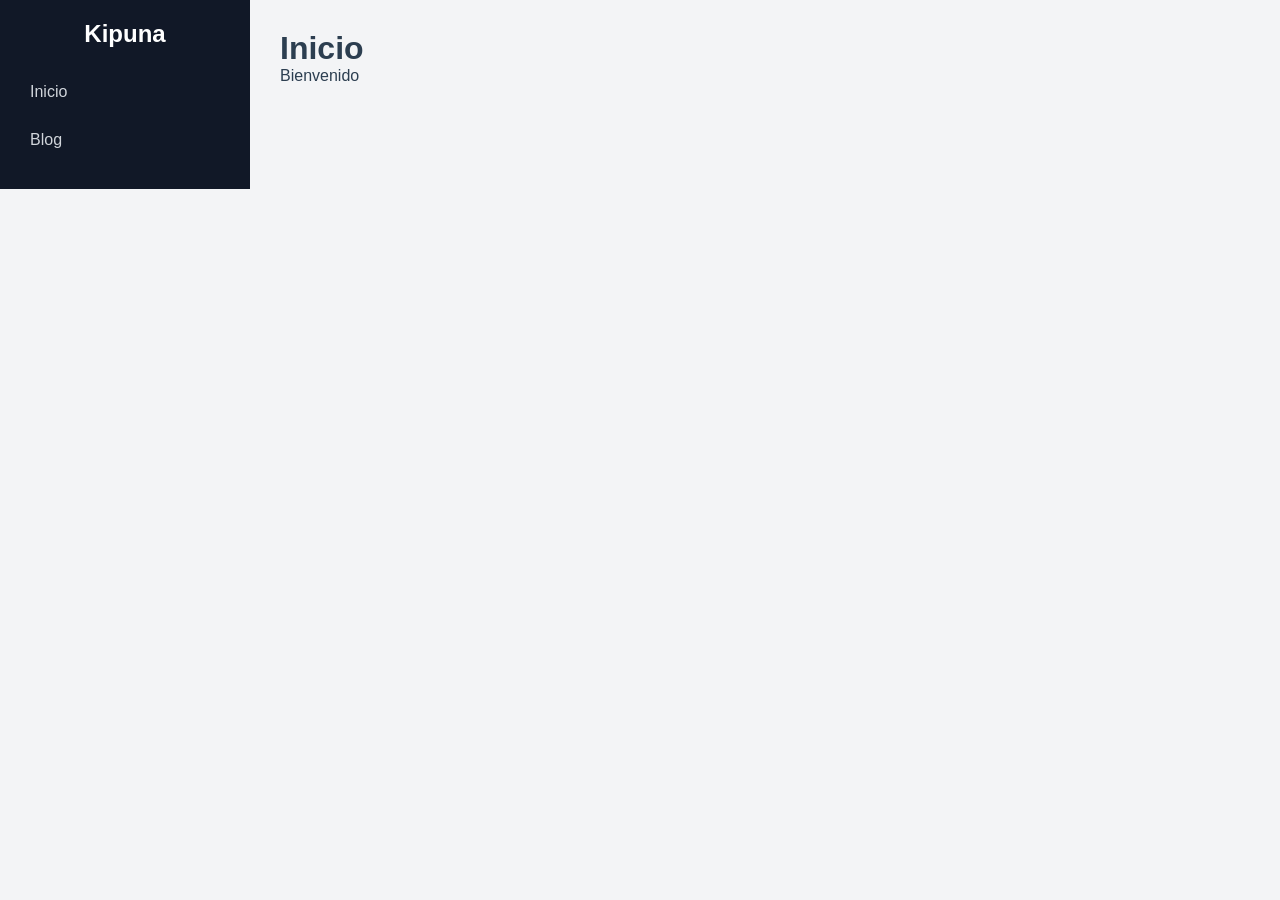
==== index.html @ 2ecafd6f "Update index.html" ====
<!DOCTYPE html>
<html>

<head>
  <meta charset="UTF-8">
  <title>Kipuna EC</title>
  <link rel="stylesheet" href="css/style.css">
</head>

<body>

<div class="contenedor">
  
  <div id="sidebar"></div>

  <main class="contenido">
    <h1>Inicio</h1>
    <p>Bienvenido</p>
  </main>

</div>

<script src="js/main.js"></script>

</body>
</html>
---- css/style.css ----
/* ===== RESET ===== */
* {
  margin: 0;
  padding: 0;
  box-sizing: border-box;
}

/* ===== BODY ===== */
body {
  font-family: 'Segoe UI', sans-serif;
  background-color: #f3f4f6;
  color: #2c3e50;
}

/* ===== LAYOUT ===== */
.contenedor {
  display: flex;
  height: 100vh;
}

/* ===== SIDEBAR ===== */
.sidebar {
  width: 250px;
  background: #111827;
  color: #fff;
  padding: 20px;
  display: flex;
  flex-direction: column;
}

.sidebar h2 {
  margin-bottom: 25px;
  text-align: center;
}

/* ===== MENU ===== */
.sidebar ul {
  list-style: none;
}

.sidebar li {
  margin-bottom: 10px;
}

.sidebar a {
  display: flex;
  align-items: center;
  gap: 10px;
  color: #d1d5db;
  text-decoration: none;
  padding: 10px;
  border-radius: 8px;
  transition: all 0.3s ease;
}

.sidebar a:hover {
  background: #1f2937;
  color: #fff;
  transform: translateX(5px);
}

/* ===== SOCIAL ===== */
.sidebar-socials {
  margin-top: auto; 
  padding-top: 20px;
  border-top: 1px solid #2c3e50;
}

/* ===== CONTENIDO ===== */
.contenido {
  flex: 1;
  padding: 30px;
}
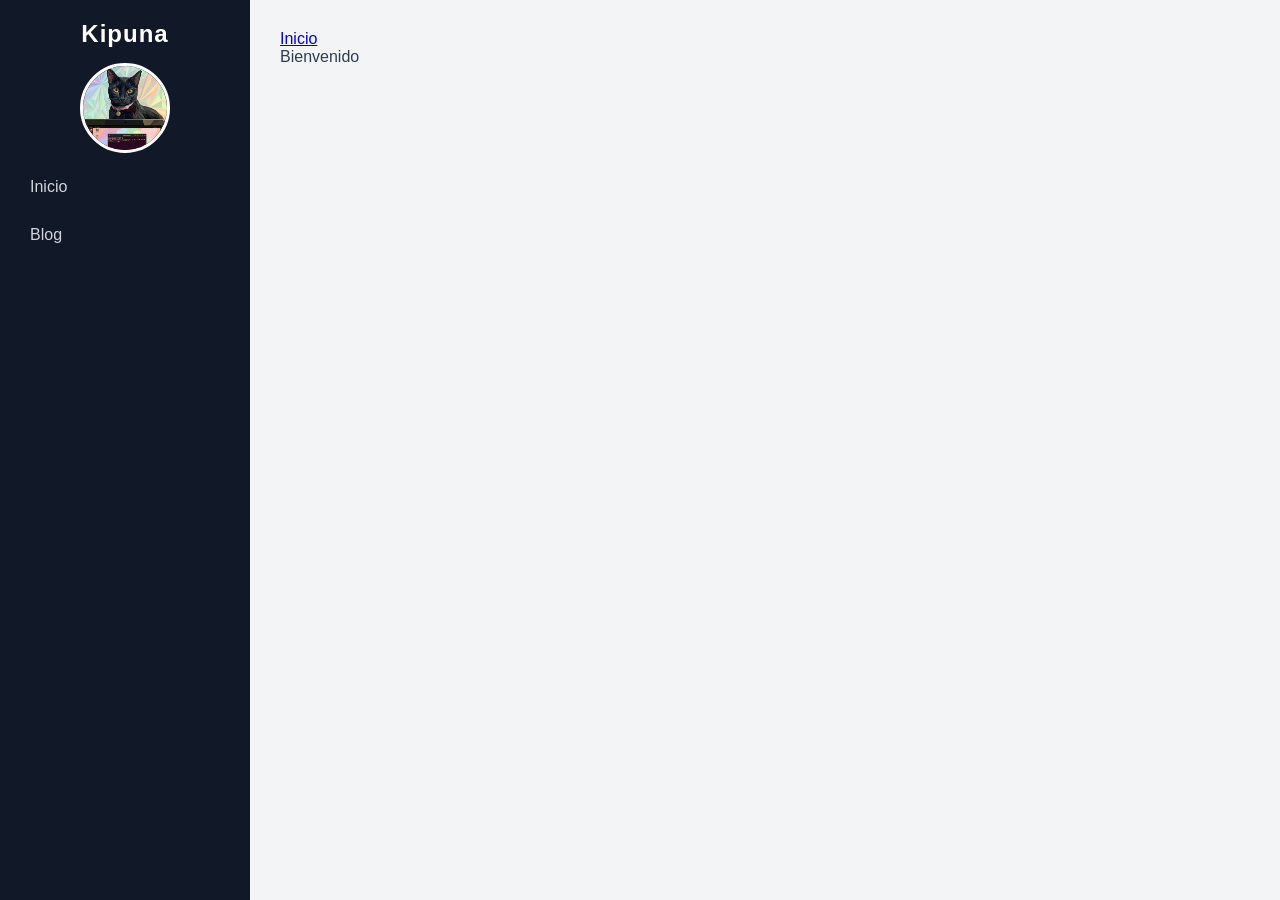
==== commit 6c428a8c: "Update index.html" ====
--- a/index.html
+++ b/index.html
@@ -14,7 +14,7 @@
   <div id="sidebar"></div>
 
   <main class="contenido">
-    <h1>Inicio</h1>
+    <a href="index.html" class="active">Inicio</a>
     <p>Bienvenido</p>
   </main>
 
--- a/css/style.css
+++ b/css/style.css
@@ -19,18 +19,37 @@
 }
 
 /* ===== SIDEBAR ===== */
-.sidebar {
+
+#sidebar {
   width: 250px;
   background: #111827;
   color: #fff;
   padding: 20px;
   display: flex;
   flex-direction: column;
+  
 }
 
 .sidebar h2 {
-  margin-bottom: 25px;
+  margin-bottom: 15px;
   text-align: center;
+  font-weight: 600;
+  letter-spacing: 1px;
+}
+
+.logo img {
+  width: 90px;
+  height: 90px;
+  border-radius: 50%;
+  object-fit: cover;
+  border: 3px solid #ffffff;
+
+}
+
+.logo {
+  display: flex;
+  justify-content: center;
+  margin-bottom: 15px;
 }
 
 /* ===== MENU ===== */
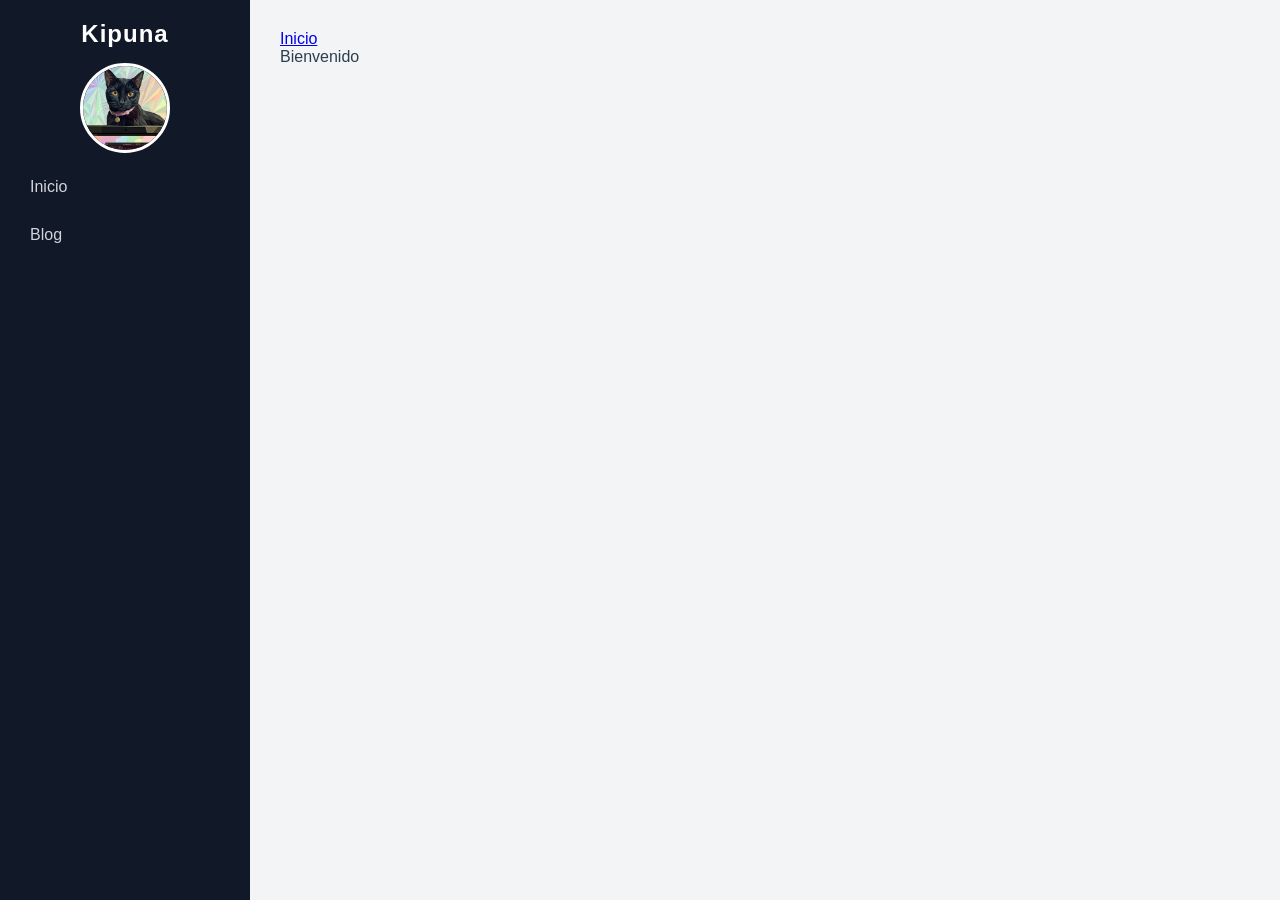
==== commit 726dcc37: "Update index.html" ====
--- a/index.html
+++ b/index.html
@@ -5,20 +5,20 @@
   <meta charset="UTF-8">
   <title>Kipuna EC</title>
   <link rel="stylesheet" href="css/style.css">
+  <link rel="stylesheet" href="https://cdnjs.cloudflare.com/ajax/libs/font-awesome/6.5.1/css/all.min.css">
 </head>
 
 <body>
-
-<div class="contenedor">
+  <div class="contenedor">
+    
+    <div id="sidebar"></div>
   
-  <div id="sidebar"></div>
-
-  <main class="contenido">
-    <a href="index.html" class="active">Inicio</a>
-    <p>Bienvenido</p>
-  </main>
-
-</div>
+    <main class="contenido">
+      <a href="index.html" class="active">Inicio</a>
+      <p>Bienvenido</p>
+    </main>
+  
+  </div>
 
 <script src="js/main.js"></script>
 
--- a/css/style.css
+++ b/css/style.css
@@ -78,6 +78,11 @@
   transform: translateX(5px);
 }
 
+.sidebar a.active {
+  background: #2563eb;
+  color: #fff;
+}
+
 /* ===== SOCIAL ===== */
 .sidebar-socials {
   margin-top: auto; 
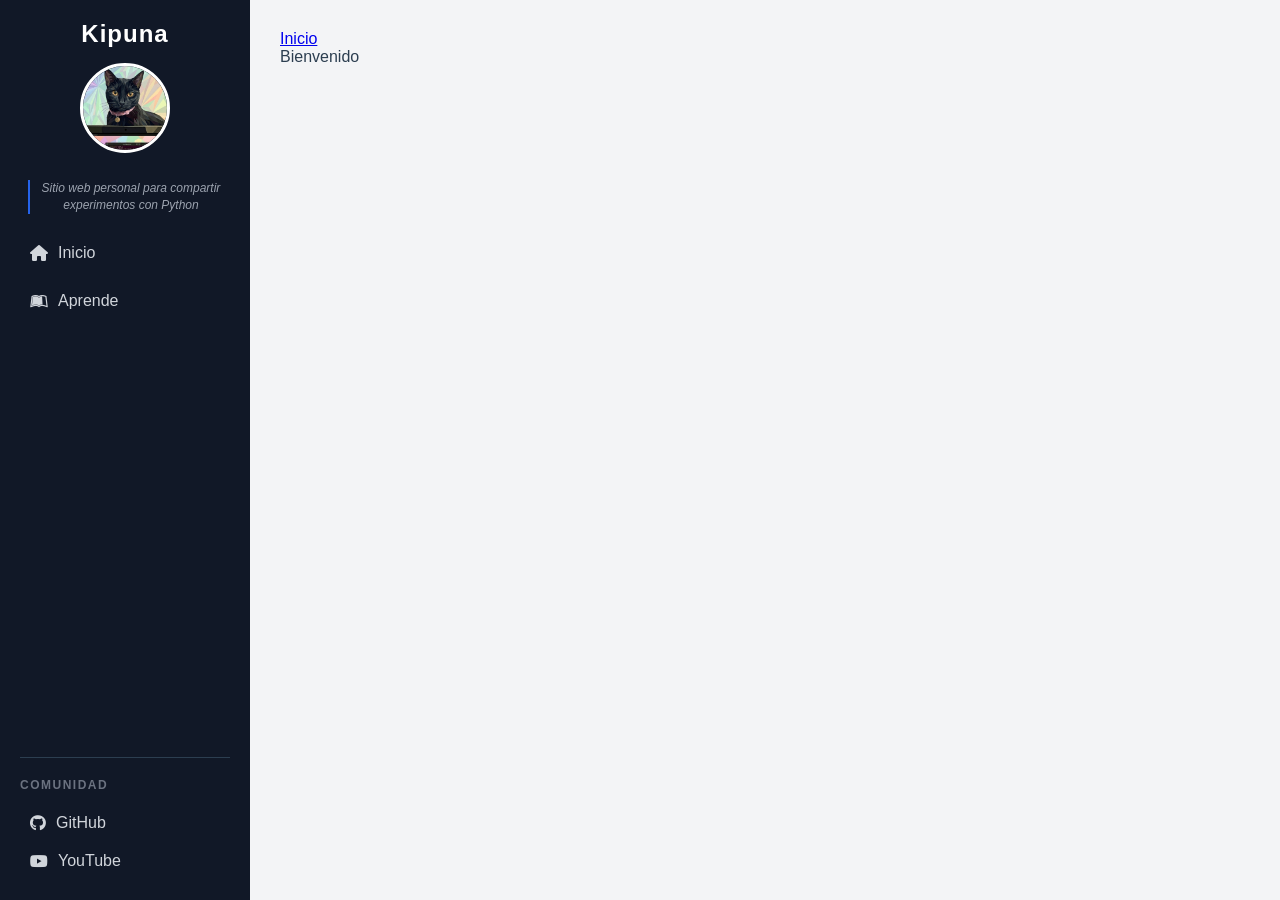
==== commit d5f20fa0: "Update index.html" ====
--- a/index.html
+++ b/index.html
@@ -21,6 +21,8 @@
   </div>
 
 <script src="js/main.js"></script>
+<script src="js/menu.js"></script>
+
 
 </body>
 </html>
--- a/css/style.css
+++ b/css/style.css
@@ -1,25 +1,24 @@
-/* ===== RESET ===== */
+/* ===== 1. RESET ===== */
 * {
   margin: 0;
   padding: 0;
   box-sizing: border-box;
 }
 
-/* ===== BODY ===== */
+/* ===== 2. BODY ===== */
 body {
   font-family: 'Segoe UI', sans-serif;
   background-color: #f3f4f6;
   color: #2c3e50;
 }
 
-/* ===== LAYOUT ===== */
+/* ===== 3. LAYOUT PRINCIPAL ===== */
 .contenedor {
   display: flex;
   height: 100vh;
 }
 
-/* ===== SIDEBAR ===== */
-
+/* ===== 4. SIDEBAR (CONTENEDOR PRINCIPAL) ===== */
 #sidebar {
   width: 250px;
   background: #111827;
@@ -27,14 +26,14 @@
   padding: 20px;
   display: flex;
   flex-direction: column;
-  
-}
-
-.sidebar h2 {
+  height: 100vh;
+}
+
+/* ===== 5. LOGO ===== */
+.logo {
+  display: flex;
+  justify-content: center;
   margin-bottom: 15px;
-  text-align: center;
-  font-weight: 600;
-  letter-spacing: 1px;
 }
 
 .logo img {
@@ -43,16 +42,32 @@
   border-radius: 50%;
   object-fit: cover;
   border: 3px solid #ffffff;
-
-}
-
-.logo {
-  display: flex;
-  justify-content: center;
+}
+
+/* ===== 6. DESCRIPCIÓN DEBAJO DEL AVATAR ===== */
+.descripcion {
+  text-align: center;
+  margin: 12px 0 20px 0;
+  padding: 0 8px;
+}
+
+.descripcion p {
+  font-size: 0.75rem;
+  color: #9ca3af;
+  line-height: 1.4;
+  font-style: italic;
+  border-left: 2px solid #2563eb;
+  padding-left: 10px;
+}
+/* ===== 7. TÍTULO DEL SIDEBAR ===== */
+.sidebar h2 {
   margin-bottom: 15px;
-}
-
-/* ===== MENU ===== */
+  text-align: center;
+  font-weight: 600;
+  letter-spacing: 1px;
+}
+
+/* ===== 8. MENÚ DE NAVEGACIÓN ===== */
 .sidebar ul {
   list-style: none;
 }
@@ -83,15 +98,103 @@
   color: #fff;
 }
 
-/* ===== SOCIAL ===== */
+/* ===== 9. REDES SOCIALES ===== */
 .sidebar-socials {
-  margin-top: auto; 
+  margin-top: auto;
   padding-top: 20px;
   border-top: 1px solid #2c3e50;
 }
 
-/* ===== CONTENIDO ===== */
+.sidebar-socials h3 {
+  font-size: 0.75rem;
+  text-transform: uppercase;
+  letter-spacing: 1.5px;
+  color: #6b7280;
+  margin-bottom: 12px;
+  font-weight: 600;
+}
+
+/* ===== 10. CONTENIDO PRINCIPAL ===== */
 .contenido {
   flex: 1;
   padding: 30px;
 }
+
+/* ===== 11. CONTENIDO INSERTADO ===== */
+.sidebar {
+  display: flex;
+  flex-direction: column;
+  height: 100%;
+  width: 100%;
+}
+
+/* ===== 12. RESPONSIVE ===== */
+
+/* Tablets y móviles (pantallas menores a 768px) */
+@media (max-width: 768px) {
+  
+  /* Ocultar sidebar por defecto */
+  #sidebar {
+    position: fixed;
+    left: -250px;
+    top: 0;
+    height: 100vh;
+    width: 250px;
+    z-index: 1000;
+    transition: left 0.3s ease;
+  }
+
+  /* Cuando tiene la clase "active", se muestra */
+  #sidebar.active {
+    left: 0;
+  }
+
+  /* Botón menú hamburguesa */
+  .menu-btn {
+    position: fixed;
+    top: 15px;
+    left: 15px;
+    z-index: 1001;
+    background: #111827;
+    color: white;
+    border: none;
+    font-size: 1.5rem;
+    padding: 10px 15px;
+    border-radius: 8px;
+    cursor: pointer;
+    display: block;
+  }
+
+  /* Contenido ocupa toda la pantalla */
+  .contenido {
+    width: 100%;
+    padding: 20px;
+    margin-top: 60px;
+  }
+
+  /* Ajustes del sidebar cuando está visible */
+  .sidebar {
+    height: 100%;
+    overflow-y: auto;
+  }
+
+  .sidebar ul {
+    flex-direction: column;
+  }
+
+  .sidebar-socials {
+    flex-direction: column;
+    margin-top: auto;
+  }
+
+  .sidebar-socials h3 {
+    display: block;
+  }
+}
+
+/* Escritorio (mayor a 768px) */
+@media (min-width: 769px) {
+  .menu-btn {
+    display: none;
+  }
+}
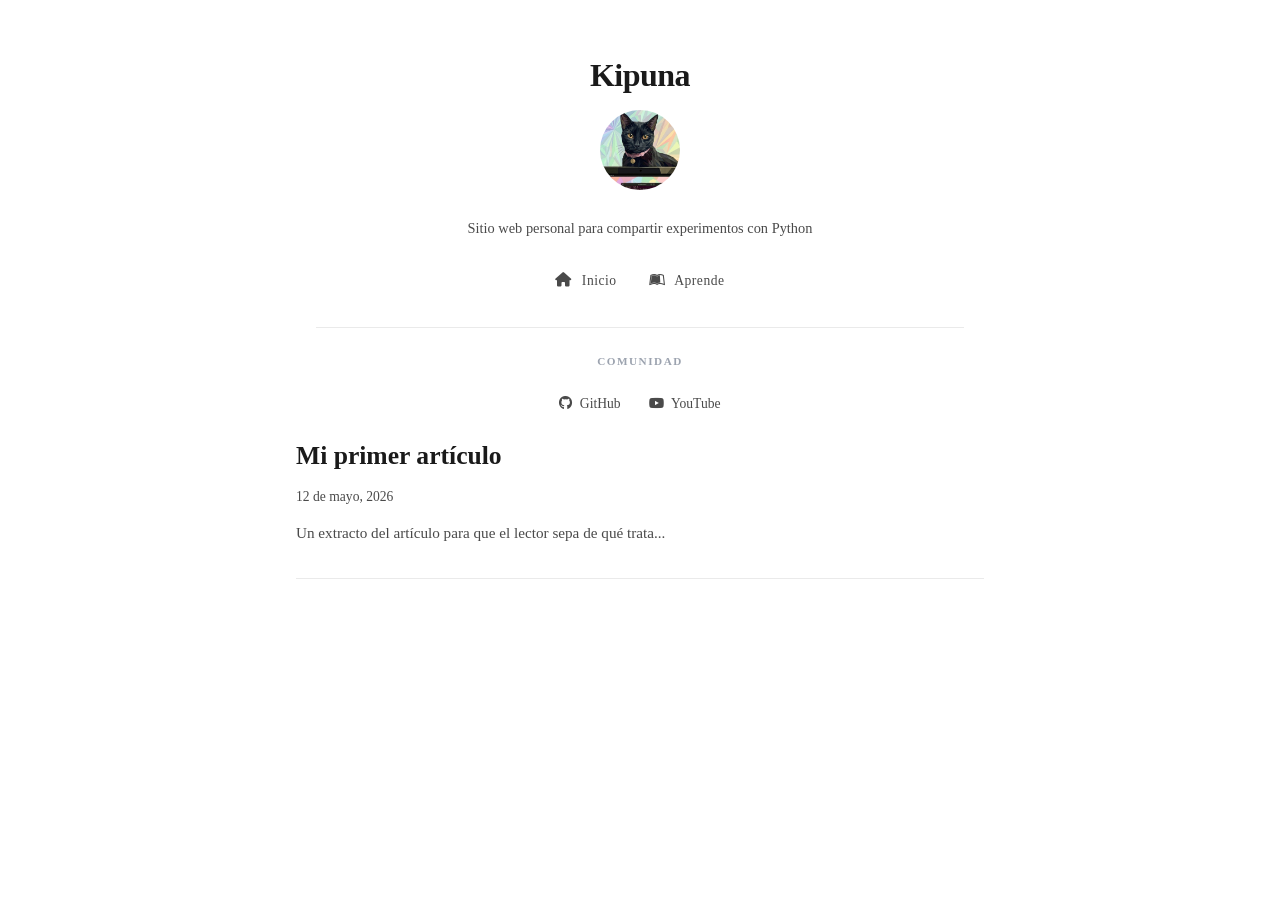
==== commit 94a75bb7: "Update index.html" ====
--- a/index.html
+++ b/index.html
@@ -1,28 +1,47 @@
 <!DOCTYPE html>
 <html>
-
 <head>
   <meta charset="UTF-8">
-  <title>Kipuna EC</title>
+  <meta name="viewport" content="width=device-width, initial-scale=1.0">
+  <title>Kipuna Ec</title>
   <link rel="stylesheet" href="css/style.css">
-  <link rel="stylesheet" href="https://cdnjs.cloudflare.com/ajax/libs/font-awesome/6.5.1/css/all.min.css">
+  <link rel="stylesheet" href="https://cdnjs.cloudflare.com/ajax/libs/font-awesome/6.0.0/css/all.min.css">
 </head>
+<body>
 
-<body>
-  <div class="contenedor">
-    
-    <div id="sidebar"></div>
-  
-    <main class="contenido">
-      <a href="index.html" class="active">Inicio</a>
-      <p>Bienvenido</p>
-    </main>
-  
-  </div>
+  <!-- Sidebar igual a como lo tienes -->
+  <aside class="sidebar">
+    <h2>Kipuna</h2>
+    <div class="logo">
+      <img src="img/avatar.png" alt="Blog Kipuna">
+    </div>
+    <div class="descripcion">
+      <p>Sitio web personal para compartir experimentos con Python</p>
+    </div>
+    <nav>
+      <ul>
+        <li><a href="index.html"><i class="fa-solid fa-house"></i> Inicio</a></li>
+        <li><a href="blog.html"><i class="fa-brands fa-leanpub"></i> Aprende</a></li>
+      </ul>
+    </nav>
+    <div class="sidebar-socials">
+      <h3>COMUNIDAD</h3>
+      <a href="https://github.com/kipunaEc" target="_blank"><i class="fab fa-github"></i> GitHub</a>
+      <a href="https://youtube.com/@kipunaEc" target="_blank"><i class="fab fa-youtube"></i> YouTube</a>
+    </div>
+  </aside>
 
-<script src="js/main.js"></script>
-<script src="js/menu.js"></script>
-
+  <!-- Contenido principal -->
+  <main class="contenido">
+    <ul class="posts-list">
+      <li class="post-item">
+        <h2 class="post-title"><a href="post.html">Mi primer artículo</a></h2>
+        <span class="post-date">12 de mayo, 2026</span>
+        <p class="post-excerpt">Un extracto del artículo para que el lector sepa de qué trata...</p>
+      </li>
+      <!-- más posts aquí -->
+    </ul>
+  </main>
 
 </body>
 </html>
--- a/css/style.css
+++ b/css/style.css
@@ -1,200 +1,244 @@
-/* ===== 1. RESET ===== */
 * {
   margin: 0;
   padding: 0;
   box-sizing: border-box;
 }
 
-/* ===== 2. BODY ===== */
+/* Variables */
+:root {
+  --bg: #ffffff;
+  --text: #1a1a1a;
+  --text-light: #4a4a4a;
+  --border: #eaeaea;
+  --link: #2c3e50;
+  --link-hover: #000000;
+}
+
 body {
-  font-family: 'Segoe UI', sans-serif;
-  background-color: #f3f4f6;
-  color: #2c3e50;
-}
-
-/* ===== 3. LAYOUT PRINCIPAL ===== */
-.contenedor {
-  display: flex;
-  height: 100vh;
-}
-
-/* ===== 4. SIDEBAR (CONTENEDOR PRINCIPAL) ===== */
-#sidebar {
-  width: 250px;
-  background: #111827;
-  color: #fff;
-  padding: 20px;
-  display: flex;
-  flex-direction: column;
-  height: 100vh;
-}
-
-/* ===== 5. LOGO ===== */
+  font-family: -apple-system, BlinkMacSystemFont, 'Segoe UI', Georgia, serif;
+  background: var(--bg);
+  color: var(--text);
+  line-height: 1.7;
+  font-size: 18px;
+}
+
+/* ===== SIDEBAR (estilo Alegre, centrado) ===== */
+.sidebar {
+  max-width: 680px;
+  margin: 0 auto;
+  padding: 3rem 1rem 1rem 1rem;
+  text-align: center;
+}
+
+/* Logo */
 .logo {
+  margin-bottom: 1rem;
+}
+
+.logo img {
+  width: 80px;
+  height: 80px;
+  border-radius: 50%;
+  object-fit: cover;
+}
+
+/* Título Kipuna */
+.sidebar h2 {
+  font-size: 2rem;
+  font-weight: 700;
+  margin-bottom: 0.5rem;
+  letter-spacing: -0.5px;
+}
+
+/* Descripción */
+.descripcion {
+  margin-bottom: 1.5rem;
+}
+
+.descripcion p {
+  font-size: 0.9rem;
+  color: var(--text-light);
+  border-left: none;
+  padding-left: 0;
+  font-style: normal;
+}
+
+/* Menú de navegación (horizontal como Alegre) */
+.sidebar nav ul {
+  list-style: none;
   display: flex;
   justify-content: center;
-  margin-bottom: 15px;
-}
-
-.logo img {
-  width: 90px;
-  height: 90px;
-  border-radius: 50%;
-  object-fit: cover;
-  border: 3px solid #ffffff;
-}
-
-/* ===== 6. DESCRIPCIÓN DEBAJO DEL AVATAR ===== */
-.descripcion {
-  text-align: center;
-  margin: 12px 0 20px 0;
-  padding: 0 8px;
-}
-
-.descripcion p {
-  font-size: 0.75rem;
-  color: #9ca3af;
-  line-height: 1.4;
-  font-style: italic;
-  border-left: 2px solid #2563eb;
-  padding-left: 10px;
-}
-/* ===== 7. TÍTULO DEL SIDEBAR ===== */
-.sidebar h2 {
-  margin-bottom: 15px;
-  text-align: center;
+  gap: 2rem;
+  flex-wrap: wrap;
+  margin-bottom: 2rem;
+}
+
+.sidebar nav a {
+  text-decoration: none;
+  color: var(--text-light);
+  font-size: 0.85rem;
+  letter-spacing: 0.5px;
+  padding: 0;
+  background: none;
+}
+
+.sidebar nav a:hover {
+  background: none;
+  color: var(--link-hover);
+  transform: none;
+  text-decoration: underline;
+}
+
+.sidebar nav a.active {
+  background: none;
+  color: var(--text);
   font-weight: 600;
-  letter-spacing: 1px;
-}
-
-/* ===== 8. MENÚ DE NAVEGACIÓN ===== */
-.sidebar ul {
-  list-style: none;
-}
-
-.sidebar li {
-  margin-bottom: 10px;
-}
-
-.sidebar a {
-  display: flex;
-  align-items: center;
-  gap: 10px;
-  color: #d1d5db;
-  text-decoration: none;
-  padding: 10px;
-  border-radius: 8px;
-  transition: all 0.3s ease;
-}
-
-.sidebar a:hover {
-  background: #1f2937;
-  color: #fff;
-  transform: translateX(5px);
-}
-
-.sidebar a.active {
-  background: #2563eb;
-  color: #fff;
-}
-
-/* ===== 9. REDES SOCIALES ===== */
+}
+
+/* Íconos - mantener tamaño */
+.sidebar nav i {
+  margin-right: 6px;
+  font-size: 0.9rem;
+}
+
+/* Sección COMUNIDAD */
 .sidebar-socials {
-  margin-top: auto;
-  padding-top: 20px;
-  border-top: 1px solid #2c3e50;
+  margin-top: 1rem;
+  padding-top: 1.5rem;
+  border-top: 1px solid var(--border);
 }
 
 .sidebar-socials h3 {
-  font-size: 0.75rem;
+  font-size: 0.7rem;
   text-transform: uppercase;
   letter-spacing: 1.5px;
-  color: #6b7280;
-  margin-bottom: 12px;
+  color: #9ca3af;
+  margin-bottom: 1rem;
   font-weight: 600;
 }
 
-/* ===== 10. CONTENIDO PRINCIPAL ===== */
+.sidebar-socials a {
+  display: inline-block;
+  margin: 0 0.75rem;
+  color: var(--text-light);
+  text-decoration: none;
+  font-size: 0.85rem;
+  padding: 0;
+  background: none;
+}
+
+.sidebar-socials a:hover {
+  background: none;
+  color: var(--link-hover);
+  transform: none;
+}
+
+.sidebar-socials i {
+  margin-right: 4px;
+}
+
+/* ===== CONTENIDO PRINCIPAL ===== */
 .contenido {
-  flex: 1;
-  padding: 30px;
-}
-
-/* ===== 11. CONTENIDO INSERTADO ===== */
-.sidebar {
-  display: flex;
-  flex-direction: column;
-  height: 100%;
-  width: 100%;
-}
-
-/* ===== 12. RESPONSIVE ===== */
-
-/* Tablets y móviles (pantallas menores a 768px) */
-@media (max-width: 768px) {
-  
-  /* Ocultar sidebar por defecto */
-  #sidebar {
-    position: fixed;
-    left: -250px;
-    top: 0;
-    height: 100vh;
-    width: 250px;
-    z-index: 1000;
-    transition: left 0.3s ease;
-  }
-
-  /* Cuando tiene la clase "active", se muestra */
-  #sidebar.active {
-    left: 0;
-  }
-
-  /* Botón menú hamburguesa */
-  .menu-btn {
-    position: fixed;
-    top: 15px;
-    left: 15px;
-    z-index: 1001;
-    background: #111827;
-    color: white;
-    border: none;
-    font-size: 1.5rem;
-    padding: 10px 15px;
-    border-radius: 8px;
-    cursor: pointer;
-    display: block;
-  }
-
-  /* Contenido ocupa toda la pantalla */
+  max-width: 720px;
+  margin: 0 auto;
+  padding: 0 1rem 4rem 1rem;
+}
+
+/* ===== POSTS (lista de artículos) ===== */
+.posts-list {
+  list-style: none;
+}
+
+.post-item {
+  margin-bottom: 2.5rem;
+  padding-bottom: 2rem;
+  border-bottom: 1px solid var(--border);
+}
+
+.post-title {
+  font-size: 1.6rem;
+  margin-bottom: 0.5rem;
+}
+
+.post-title a {
+  text-decoration: none;
+  color: var(--text);
+}
+
+.post-title a:hover {
+  text-decoration: underline;
+}
+
+.post-date {
+  font-size: 0.85rem;
+  color: var(--text-light);
+  margin-bottom: 0.75rem;
+  display: block;
+}
+
+.post-excerpt {
+  color: var(--text-light);
+  font-size: 0.95rem;
+}
+
+/* ===== CONTENIDO DE POST INDIVIDUAL ===== */
+.post-header {
+  margin-bottom: 2rem;
+  text-align: left;
+}
+
+.post-content {
+  font-size: 1.05rem;
+}
+
+.post-content img {
+  max-width: 100%;
+  height: auto;
+  margin: 1.5rem 0;
+}
+
+.post-content h2, .post-content h3 {
+  margin: 1.5rem 0 0.75rem;
+}
+
+/* ===== RESPONSIVE ===== */
+@media (max-width: 600px) {
+  body {
+    font-size: 16px;
+  }
+  
+  .sidebar {
+    padding: 2rem 1rem 1rem;
+  }
+  
+  .sidebar h2 {
+    font-size: 1.6rem;
+  }
+  
+  .logo img {
+    width: 65px;
+    height: 65px;
+  }
+  
+  .sidebar nav ul {
+    gap: 1.25rem;
+  }
+  
+  .post-title {
+    font-size: 1.4rem;
+  }
+  
   .contenido {
-    width: 100%;
-    padding: 20px;
-    margin-top: 60px;
-  }
-
-  /* Ajustes del sidebar cuando está visible */
-  .sidebar {
-    height: 100%;
-    overflow-y: auto;
-  }
-
-  .sidebar ul {
-    flex-direction: column;
-  }
-
-  .sidebar-socials {
-    flex-direction: column;
-    margin-top: auto;
-  }
-
-  .sidebar-socials h3 {
-    display: block;
-  }
-}
-
-/* Escritorio (mayor a 768px) */
-@media (min-width: 769px) {
-  .menu-btn {
-    display: none;
-  }
-}
+    padding: 0 1rem 3rem 1rem;
+  }
+}
+
+/* Utilidades */
+img {
+  max-width: 100%;
+  height: auto;
+}
+
+a {
+  color: var(--link);
+}
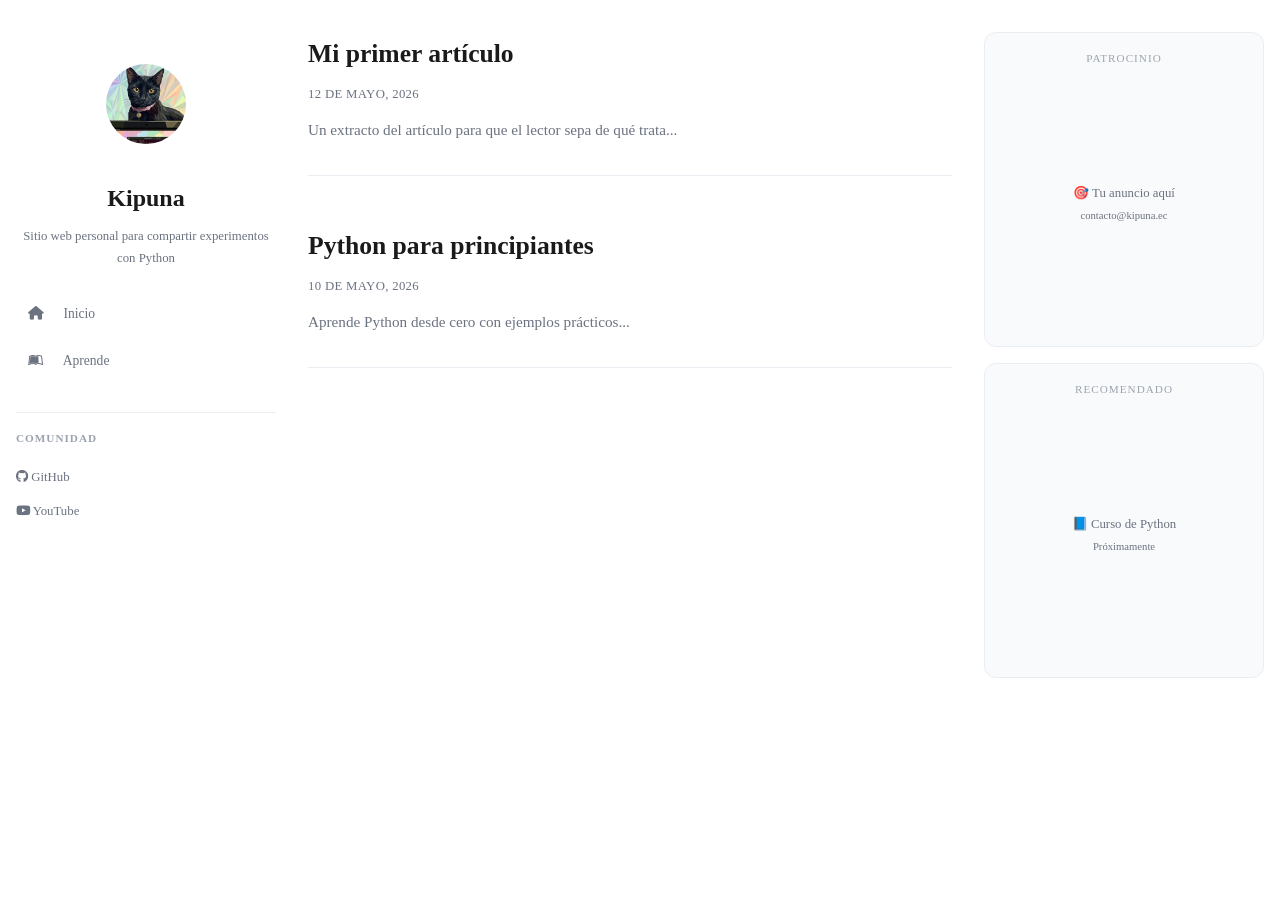
==== commit 11054291: "Update index.html" ====
--- a/index.html
+++ b/index.html
@@ -9,12 +9,14 @@
 </head>
 <body>
 
-  <!-- Sidebar igual a como lo tienes -->
+<div class="main-layout">
+  
+  <!-- COLUMNA 1: SIDEBAR (ocupa el vacío izquierdo) -->
   <aside class="sidebar">
+    <div class="logo">
+      <img src="img/avatar.png" alt="Kipuna">
+    </div>
     <h2>Kipuna</h2>
-    <div class="logo">
-      <img src="img/avatar.png" alt="Blog Kipuna">
-    </div>
     <div class="descripcion">
       <p>Sitio web personal para compartir experimentos con Python</p>
     </div>
@@ -31,7 +33,7 @@
     </div>
   </aside>
 
-  <!-- Contenido principal -->
+  <!-- COLUMNA 2: CONTENIDO PRINCIPAL -->
   <main class="contenido">
     <ul class="posts-list">
       <li class="post-item">
@@ -39,9 +41,31 @@
         <span class="post-date">12 de mayo, 2026</span>
         <p class="post-excerpt">Un extracto del artículo para que el lector sepa de qué trata...</p>
       </li>
-      <!-- más posts aquí -->
+      <li class="post-item">
+        <h2 class="post-title"><a href="post.html">Python para principiantes</a></h2>
+        <span class="post-date">10 de mayo, 2026</span>
+        <p class="post-excerpt">Aprende Python desde cero con ejemplos prácticos...</p>
+      </li>
     </ul>
   </main>
 
+  <!-- COLUMNA 3: PUBLICIDAD -->
+  <aside class="publicidad">
+    <div class="ad-space">
+      <div class="ad-label">Patrocinio</div>
+      <div class="ad-content">
+        <p>🎯 Tu anuncio aquí<br><small>contacto@kipuna.ec</small></p>
+      </div>
+    </div>
+    <div class="ad-space" style="margin-top: 1rem;">
+      <div class="ad-label">Recomendado</div>
+      <div class="ad-content">
+        <p>📘 Curso de Python<br><small>Próximamente</small></p>
+      </div>
+    </div>
+  </aside>
+
+</div>
+
 </body>
 </html>
--- a/css/style.css
+++ b/css/style.css
@@ -1,17 +1,18 @@
+/* ===== LAYOUT PROFESIONAL: SIDEBAR + CONTENIDO + PUBLICIDAD ===== */
+
 * {
   margin: 0;
   padding: 0;
   box-sizing: border-box;
 }
 
-/* Variables */
 :root {
   --bg: #ffffff;
   --text: #1a1a1a;
-  --text-light: #4a4a4a;
-  --border: #eaeaea;
-  --link: #2c3e50;
-  --link-hover: #000000;
+  --text-light: #6b7280;
+  --border: #eaeef3;
+  --sidebar-width: 260px;
+  --ad-width: 280px;
 }
 
 body {
@@ -22,17 +23,29 @@
   font-size: 18px;
 }
 
-/* ===== SIDEBAR (estilo Alegre, centrado) ===== */
+/* ===== CONTENEDOR PRINCIPAL (FLEX DE 3 COLUMNAS) ===== */
+.main-layout {
+  display: flex;
+  justify-content: center;
+  gap: 2rem;
+  max-width: 1400px;
+  margin: 0 auto;
+  padding: 0 1rem;
+}
+
+/* ===== COLUMNA 1: SIDEBAR (ocupa el vacío izquierdo) ===== */
 .sidebar {
-  max-width: 680px;
-  margin: 0 auto;
-  padding: 3rem 1rem 1rem 1rem;
-  text-align: center;
-}
-
-/* Logo */
+  width: var(--sidebar-width);
+  flex-shrink: 0;
+  position: sticky;
+  top: 2rem;
+  height: fit-content;
+  padding: 2rem 0;
+}
+
 .logo {
-  margin-bottom: 1rem;
+  text-align: center;
+  margin-bottom: 1.5rem;
 }
 
 .logo img {
@@ -42,115 +55,90 @@
   object-fit: cover;
 }
 
-/* Título Kipuna */
 .sidebar h2 {
-  font-size: 2rem;
+  text-align: center;
+  font-size: 1.5rem;
   font-weight: 700;
   margin-bottom: 0.5rem;
-  letter-spacing: -0.5px;
-}
-
-/* Descripción */
-.descripcion {
+}
+
+.descripcion p {
+  text-align: center;
+  font-size: 0.8rem;
+  color: var(--text-light);
   margin-bottom: 1.5rem;
 }
 
-.descripcion p {
-  font-size: 0.9rem;
-  color: var(--text-light);
-  border-left: none;
-  padding-left: 0;
-  font-style: normal;
-}
-
-/* Menú de navegación (horizontal como Alegre) */
+/* Menú vertical (más compacto) */
 .sidebar nav ul {
   list-style: none;
-  display: flex;
-  justify-content: center;
-  gap: 2rem;
-  flex-wrap: wrap;
-  margin-bottom: 2rem;
+}
+
+.sidebar nav li {
+  margin-bottom: 0.5rem;
 }
 
 .sidebar nav a {
+  display: block;
+  padding: 0.5rem 0.75rem;
   text-decoration: none;
   color: var(--text-light);
   font-size: 0.85rem;
-  letter-spacing: 0.5px;
-  padding: 0;
-  background: none;
+  border-radius: 8px;
+  transition: all 0.2s;
 }
 
 .sidebar nav a:hover {
-  background: none;
-  color: var(--link-hover);
-  transform: none;
-  text-decoration: underline;
-}
-
-.sidebar nav a.active {
-  background: none;
-  color: var(--text);
-  font-weight: 600;
-}
-
-/* Íconos - mantener tamaño */
+  background: #f3f4f6;
+  color: var(--text);
+}
+
 .sidebar nav i {
-  margin-right: 6px;
-  font-size: 0.9rem;
-}
-
-/* Sección COMUNIDAD */
+  width: 24px;
+  margin-right: 8px;
+}
+
+/* Redes sociales en sidebar */
 .sidebar-socials {
-  margin-top: 1rem;
-  padding-top: 1.5rem;
+  margin-top: 2rem;
+  padding-top: 1rem;
   border-top: 1px solid var(--border);
 }
 
 .sidebar-socials h3 {
   font-size: 0.7rem;
-  text-transform: uppercase;
-  letter-spacing: 1.5px;
+  letter-spacing: 1px;
   color: #9ca3af;
-  margin-bottom: 1rem;
-  font-weight: 600;
+  margin-bottom: 0.75rem;
 }
 
 .sidebar-socials a {
-  display: inline-block;
-  margin: 0 0.75rem;
-  color: var(--text-light);
+  display: block;
+  padding: 0.4rem 0;
   text-decoration: none;
-  font-size: 0.85rem;
-  padding: 0;
-  background: none;
+  color: var(--text-light);
+  font-size: 0.8rem;
 }
 
 .sidebar-socials a:hover {
-  background: none;
-  color: var(--link-hover);
-  transform: none;
-}
-
-.sidebar-socials i {
-  margin-right: 4px;
-}
-
-/* ===== CONTENIDO PRINCIPAL ===== */
+  color: var(--text);
+}
+
+/* ===== COLUMNA 2: CONTENIDO PRINCIPAL ===== */
 .contenido {
-  max-width: 720px;
-  margin: 0 auto;
-  padding: 0 1rem 4rem 1rem;
-}
-
-/* ===== POSTS (lista de artículos) ===== */
+  flex: 1;
+  max-width: 680px;
+  min-width: 0;
+  padding: 2rem 0 4rem;
+}
+
+/* Posts */
 .posts-list {
   list-style: none;
 }
 
 .post-item {
-  margin-bottom: 2.5rem;
+  margin-bottom: 3rem;
   padding-bottom: 2rem;
   border-bottom: 1px solid var(--border);
 }
@@ -165,15 +153,13 @@
   color: var(--text);
 }
 
-.post-title a:hover {
-  text-decoration: underline;
-}
-
 .post-date {
-  font-size: 0.85rem;
+  font-size: 0.8rem;
   color: var(--text-light);
   margin-bottom: 0.75rem;
   display: block;
+  text-transform: uppercase;
+  letter-spacing: 0.3px;
 }
 
 .post-excerpt {
@@ -181,64 +167,94 @@
   font-size: 0.95rem;
 }
 
-/* ===== CONTENIDO DE POST INDIVIDUAL ===== */
-.post-header {
-  margin-bottom: 2rem;
-  text-align: left;
-}
-
-.post-content {
-  font-size: 1.05rem;
-}
-
-.post-content img {
-  max-width: 100%;
-  height: auto;
-  margin: 1.5rem 0;
-}
-
-.post-content h2, .post-content h3 {
-  margin: 1.5rem 0 0.75rem;
+/* ===== COLUMNA 3: PUBLICIDAD ===== */
+.publicidad {
+  width: var(--ad-width);
+  flex-shrink: 0;
+  position: sticky;
+  top: 2rem;
+  height: fit-content;
+  padding: 2rem 0;
+}
+
+.ad-space {
+  background: #f9fafb;
+  border: 1px solid var(--border);
+  border-radius: 12px;
+  padding: 1rem;
+  text-align: center;
+}
+
+.ad-label {
+  font-size: 0.7rem;
+  text-transform: uppercase;
+  letter-spacing: 1px;
+  color: #9ca3af;
+  margin-bottom: 0.75rem;
+}
+
+.ad-content {
+  min-height: 250px;
+  display: flex;
+  align-items: center;
+  justify-content: center;
+  color: var(--text-light);
+  font-size: 0.8rem;
 }
 
 /* ===== RESPONSIVE ===== */
-@media (max-width: 600px) {
-  body {
-    font-size: 16px;
+@media (max-width: 1024px) {
+  .publicidad {
+    display: none;  /* Oculta publicidad en tablets */
+  }
+}
+
+@media (max-width: 768px) {
+  .main-layout {
+    flex-direction: column;
+    padding: 0;
   }
   
   .sidebar {
-    padding: 2rem 1rem 1rem;
-  }
-  
-  .sidebar h2 {
-    font-size: 1.6rem;
-  }
-  
-  .logo img {
-    width: 65px;
-    height: 65px;
+    width: 100%;
+    position: static;
+    padding: 1.5rem;
+    border-bottom: 1px solid var(--border);
   }
   
   .sidebar nav ul {
-    gap: 1.25rem;
-  }
-  
-  .post-title {
-    font-size: 1.4rem;
+    display: flex;
+    justify-content: center;
+    gap: 1.5rem;
+    flex-wrap: wrap;
+  }
+  
+  .sidebar nav li {
+    margin-bottom: 0;
+  }
+  
+  .sidebar nav a {
+    display: inline-block;
+    padding: 0.5rem;
+  }
+  
+  .sidebar-socials {
+    text-align: center;
+  }
+  
+  .sidebar-socials a {
+    display: inline-block;
+    margin: 0 0.5rem;
   }
   
   .contenido {
-    padding: 0 1rem 3rem 1rem;
-  }
-}
-
-/* Utilidades */
-img {
-  max-width: 100%;
-  height: auto;
-}
-
-a {
-  color: var(--link);
-}
+    padding: 1.5rem;
+  }
+  
+  .publicidad {
+    display: block;
+    width: 100%;
+    position: static;
+    padding: 0 1.5rem 2rem;
+  }
+}
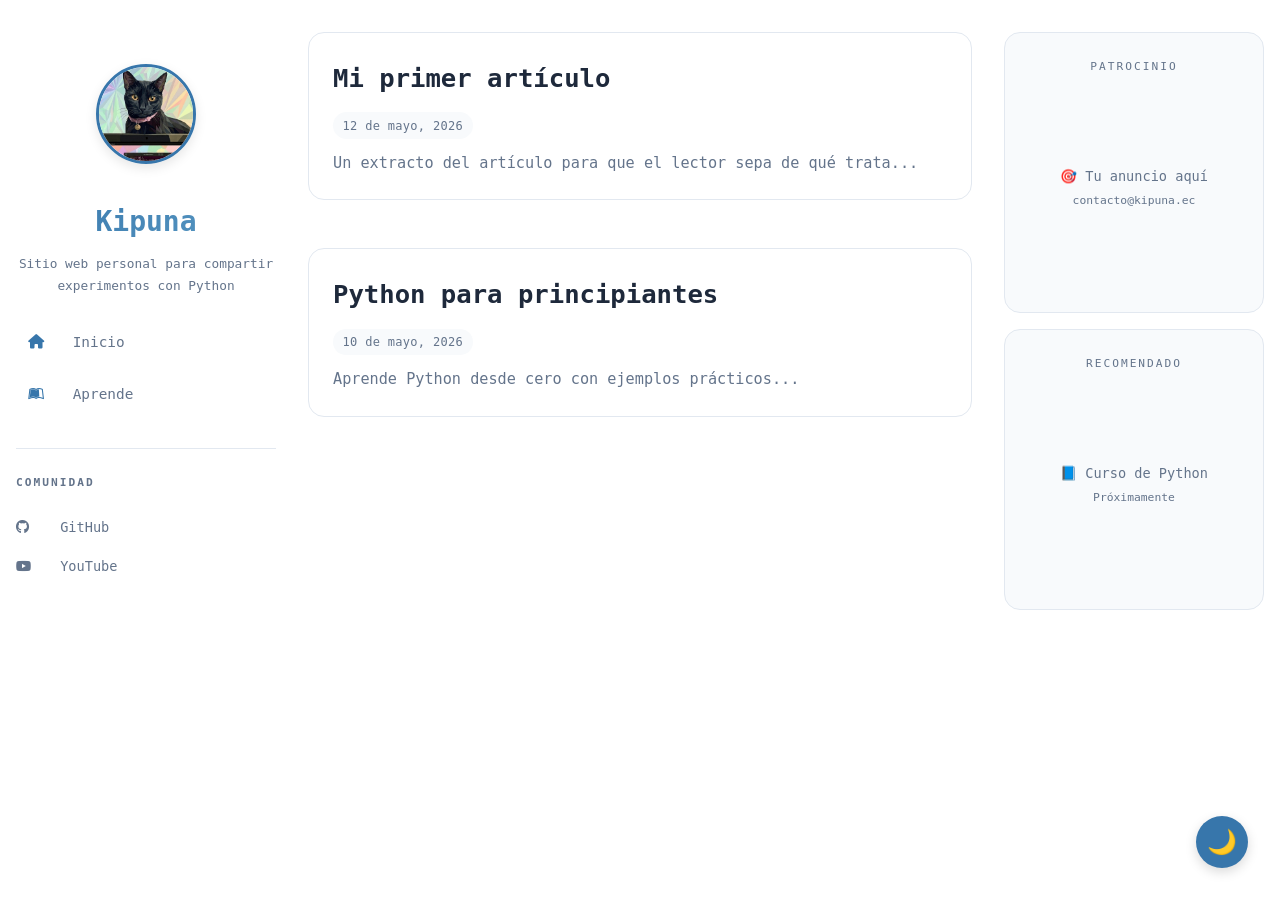
==== commit e0424538: "Update index.html" ====
--- a/index.html
+++ b/index.html
@@ -67,5 +67,44 @@
 
 </div>
 
+<!-- Botón de modo nocturno -->
+<button class="theme-toggle" id="themeToggle" aria-label="Cambiar modo oscuro/claro">
+  🌙
+</button>
+
+<script>
+  // Modo nocturno con localStorage
+  (function() {
+    const toggle = document.getElementById('themeToggle');
+    const root = document.documentElement;
+    
+    // Verificar preferencia guardada o del sistema
+    const savedTheme = localStorage.getItem('theme');
+    const systemPrefersDark = window.matchMedia('(prefers-color-scheme: dark)').matches;
+    
+    if (savedTheme === 'dark' || (!savedTheme && systemPrefersDark)) {
+      root.setAttribute('data-theme', 'dark');
+      toggle.textContent = '☀️';
+    } else {
+      root.setAttribute('data-theme', 'light');
+      toggle.textContent = '🌙';
+    }
+    
+    // Toggle al hacer clic
+    toggle.addEventListener('click', () => {
+      const isDark = root.getAttribute('data-theme') === 'dark';
+      if (isDark) {
+        root.setAttribute('data-theme', 'light');
+        localStorage.setItem('theme', 'light');
+        toggle.textContent = '🌙';
+      } else {
+        root.setAttribute('data-theme', 'dark');
+        localStorage.setItem('theme', 'dark');
+        toggle.textContent = '☀️';
+      }
+    });
+  })();
+</script>
+
 </body>
 </html>
--- a/css/style.css
+++ b/css/style.css
@@ -1,4 +1,4 @@
-/* ===== LAYOUT PROFESIONAL: SIDEBAR + CONTENIDO + PUBLICIDAD ===== */
+/* ===== TEMA PROFESIONAL PYTHON CON MODO NOCTURNO ===== */
 
 * {
   margin: 0;
@@ -6,24 +6,67 @@
   box-sizing: border-box;
 }
 
+/* ===== VARIABLES (Modo claro por defecto) ===== */
 :root {
-  --bg: #ffffff;
-  --text: #1a1a1a;
-  --text-light: #6b7280;
-  --border: #eaeef3;
-  --sidebar-width: 260px;
-  --ad-width: 280px;
+  --bg: #FFFFFF;
+  --bg-secondary: #F8FAFC;
+  --text: #1E293B;
+  --text-light: #64748B;
+  --border: #E2E8F0;
+  --accent: #3776AB;
+  --accent-light: #5B9BC5;
+  --accent-dark: #2C5A7A;
+  --card-bg: #FFFFFF;
+  --code-bg: #F1F5F9;
+}
+
+/* ===== MODO NOCTURNO ===== */
+[data-theme="dark"] {
+  --bg: #0F172A;
+  --bg-secondary: #1E293B;
+  --text: #E2E8F0;
+  --text-light: #94A3B8;
+  --border: #334155;
+  --accent: #5B9BC5;
+  --accent-light: #7BB3D9;
+  --accent-dark: #3776AB;
+  --card-bg: #1E293B;
+  --code-bg: #0F172A;
 }
 
 body {
-  font-family: -apple-system, BlinkMacSystemFont, 'Segoe UI', Georgia, serif;
+  font-family: -apple-system, BlinkMacSystemFont, 'Segoe UI', 'Fira Code', monospace;
   background: var(--bg);
   color: var(--text);
   line-height: 1.7;
   font-size: 18px;
-}
-
-/* ===== CONTENEDOR PRINCIPAL (FLEX DE 3 COLUMNAS) ===== */
+  transition: background 0.3s ease, color 0.3s ease;
+}
+
+/* ===== BOTÓN DE MODO NOCTURNO ===== */
+.theme-toggle {
+  position: fixed;
+  bottom: 2rem;
+  right: 2rem;
+  background: var(--accent);
+  color: white;
+  border: none;
+  border-radius: 50%;
+  width: 52px;
+  height: 52px;
+  font-size: 1.5rem;
+  cursor: pointer;
+  box-shadow: 0 4px 12px rgba(0,0,0,0.15);
+  z-index: 1000;
+  transition: transform 0.2s, background 0.2s;
+}
+
+.theme-toggle:hover {
+  transform: scale(1.1);
+  background: var(--accent-dark);
+}
+
+/* ===== LAYOUT PRINCIPAL ===== */
 .main-layout {
   display: flex;
   justify-content: center;
@@ -33,9 +76,9 @@
   padding: 0 1rem;
 }
 
-/* ===== COLUMNA 1: SIDEBAR (ocupa el vacío izquierdo) ===== */
+/* ===== SIDEBAR ===== */
 .sidebar {
-  width: var(--sidebar-width);
+  width: 260px;
   flex-shrink: 0;
   position: sticky;
   top: 2rem;
@@ -49,16 +92,22 @@
 }
 
 .logo img {
-  width: 80px;
-  height: 80px;
+  width: 100px;
+  height: 100px;
   border-radius: 50%;
   object-fit: cover;
+  border: 3px solid var(--accent);
+  box-shadow: 0 4px 12px rgba(0,0,0,0.1);
 }
 
 .sidebar h2 {
   text-align: center;
-  font-size: 1.5rem;
+  font-size: 1.75rem;
   font-weight: 700;
+  background: linear-gradient(135deg, var(--accent), var(--accent-light));
+  -webkit-background-clip: text;
+  background-clip: text;
+  color: transparent;
   margin-bottom: 0.5rem;
 }
 
@@ -69,7 +118,6 @@
   margin-bottom: 1.5rem;
 }
 
-/* Menú vertical (más compacto) */
 .sidebar nav ul {
   list-style: none;
 }
@@ -80,51 +128,59 @@
 
 .sidebar nav a {
   display: block;
-  padding: 0.5rem 0.75rem;
+  padding: 0.6rem 0.75rem;
   text-decoration: none;
   color: var(--text-light);
-  font-size: 0.85rem;
-  border-radius: 8px;
+  font-size: 0.9rem;
+  border-radius: 10px;
   transition: all 0.2s;
 }
 
 .sidebar nav a:hover {
-  background: #f3f4f6;
-  color: var(--text);
+  background: var(--bg-secondary);
+  color: var(--accent);
+  transform: translateX(5px);
 }
 
 .sidebar nav i {
-  width: 24px;
+  width: 28px;
   margin-right: 8px;
-}
-
-/* Redes sociales en sidebar */
+  color: var(--accent);
+}
+
 .sidebar-socials {
   margin-top: 2rem;
-  padding-top: 1rem;
+  padding-top: 1.5rem;
   border-top: 1px solid var(--border);
 }
 
 .sidebar-socials h3 {
   font-size: 0.7rem;
-  letter-spacing: 1px;
-  color: #9ca3af;
-  margin-bottom: 0.75rem;
+  letter-spacing: 2px;
+  color: var(--text-light);
+  margin-bottom: 1rem;
+  font-weight: 600;
 }
 
 .sidebar-socials a {
   display: block;
-  padding: 0.4rem 0;
+  padding: 0.5rem 0;
   text-decoration: none;
   color: var(--text-light);
-  font-size: 0.8rem;
+  font-size: 0.85rem;
+  transition: color 0.2s;
 }
 
 .sidebar-socials a:hover {
-  color: var(--text);
-}
-
-/* ===== COLUMNA 2: CONTENIDO PRINCIPAL ===== */
+  color: var(--accent);
+}
+
+.sidebar-socials i {
+  width: 28px;
+  margin-right: 8px;
+}
+
+/* ===== CONTENIDO PRINCIPAL ===== */
 .contenido {
   flex: 1;
   max-width: 680px;
@@ -132,15 +188,22 @@
   padding: 2rem 0 4rem;
 }
 
-/* Posts */
 .posts-list {
   list-style: none;
 }
 
 .post-item {
   margin-bottom: 3rem;
-  padding-bottom: 2rem;
-  border-bottom: 1px solid var(--border);
+  padding: 1.5rem;
+  background: var(--card-bg);
+  border-radius: 16px;
+  border: 1px solid var(--border);
+  transition: transform 0.2s, box-shadow 0.2s;
+}
+
+.post-item:hover {
+  transform: translateY(-4px);
+  box-shadow: 0 12px 24px rgba(0,0,0,0.1);
 }
 
 .post-title {
@@ -151,25 +214,33 @@
 .post-title a {
   text-decoration: none;
   color: var(--text);
+  transition: color 0.2s;
+}
+
+.post-title a:hover {
+  color: var(--accent);
 }
 
 .post-date {
-  font-size: 0.8rem;
+  font-size: 0.75rem;
   color: var(--text-light);
   margin-bottom: 0.75rem;
-  display: block;
-  text-transform: uppercase;
+  display: inline-block;
+  padding: 0.2rem 0.6rem;
+  background: var(--bg-secondary);
+  border-radius: 20px;
   letter-spacing: 0.3px;
 }
 
 .post-excerpt {
   color: var(--text-light);
   font-size: 0.95rem;
-}
-
-/* ===== COLUMNA 3: PUBLICIDAD ===== */
+  line-height: 1.6;
+}
+
+/* ===== PUBLICIDAD ===== */
 .publicidad {
-  width: var(--ad-width);
+  width: 260px;
   flex-shrink: 0;
   position: sticky;
   top: 2rem;
@@ -178,34 +249,35 @@
 }
 
 .ad-space {
-  background: #f9fafb;
+  background: var(--bg-secondary);
   border: 1px solid var(--border);
-  border-radius: 12px;
-  padding: 1rem;
+  border-radius: 16px;
+  padding: 1.5rem;
   text-align: center;
+  margin-bottom: 1rem;
 }
 
 .ad-label {
   font-size: 0.7rem;
   text-transform: uppercase;
-  letter-spacing: 1px;
-  color: #9ca3af;
+  letter-spacing: 2px;
+  color: var(--text-light);
   margin-bottom: 0.75rem;
 }
 
 .ad-content {
-  min-height: 250px;
+  min-height: 200px;
   display: flex;
   align-items: center;
   justify-content: center;
   color: var(--text-light);
-  font-size: 0.8rem;
+  font-size: 0.85rem;
 }
 
 /* ===== RESPONSIVE ===== */
 @media (max-width: 1024px) {
   .publicidad {
-    display: none;  /* Oculta publicidad en tablets */
+    display: none;
   }
 }
 
@@ -219,7 +291,6 @@
     width: 100%;
     position: static;
     padding: 1.5rem;
-    border-bottom: 1px solid var(--border);
   }
   
   .sidebar nav ul {
@@ -234,8 +305,11 @@
   }
   
   .sidebar nav a {
-    display: inline-block;
     padding: 0.5rem;
+  }
+  
+  .sidebar nav a:hover {
+    transform: none;
   }
   
   .sidebar-socials {
@@ -244,7 +318,7 @@
   
   .sidebar-socials a {
     display: inline-block;
-    margin: 0 0.5rem;
+    margin: 0 0.75rem;
   }
   
   .contenido {
@@ -257,4 +331,31 @@
     position: static;
     padding: 0 1.5rem 2rem;
   }
-}
+  
+  .theme-toggle {
+    bottom: 1rem;
+    right: 1rem;
+    width: 44px;
+    height: 44px;
+    font-size: 1.2rem;
+  }
+}
+
+img {
+  max-width: 100%;
+  height: auto;
+}
+
+/* Scrollbar personalizada */
+::-webkit-scrollbar {
+  width: 8px;
+}
+
+::-webkit-scrollbar-track {
+  background: var(--bg-secondary);
+}
+
+::-webkit-scrollbar-thumb {
+  background: var(--accent);
+  border-radius: 4px;
+}
